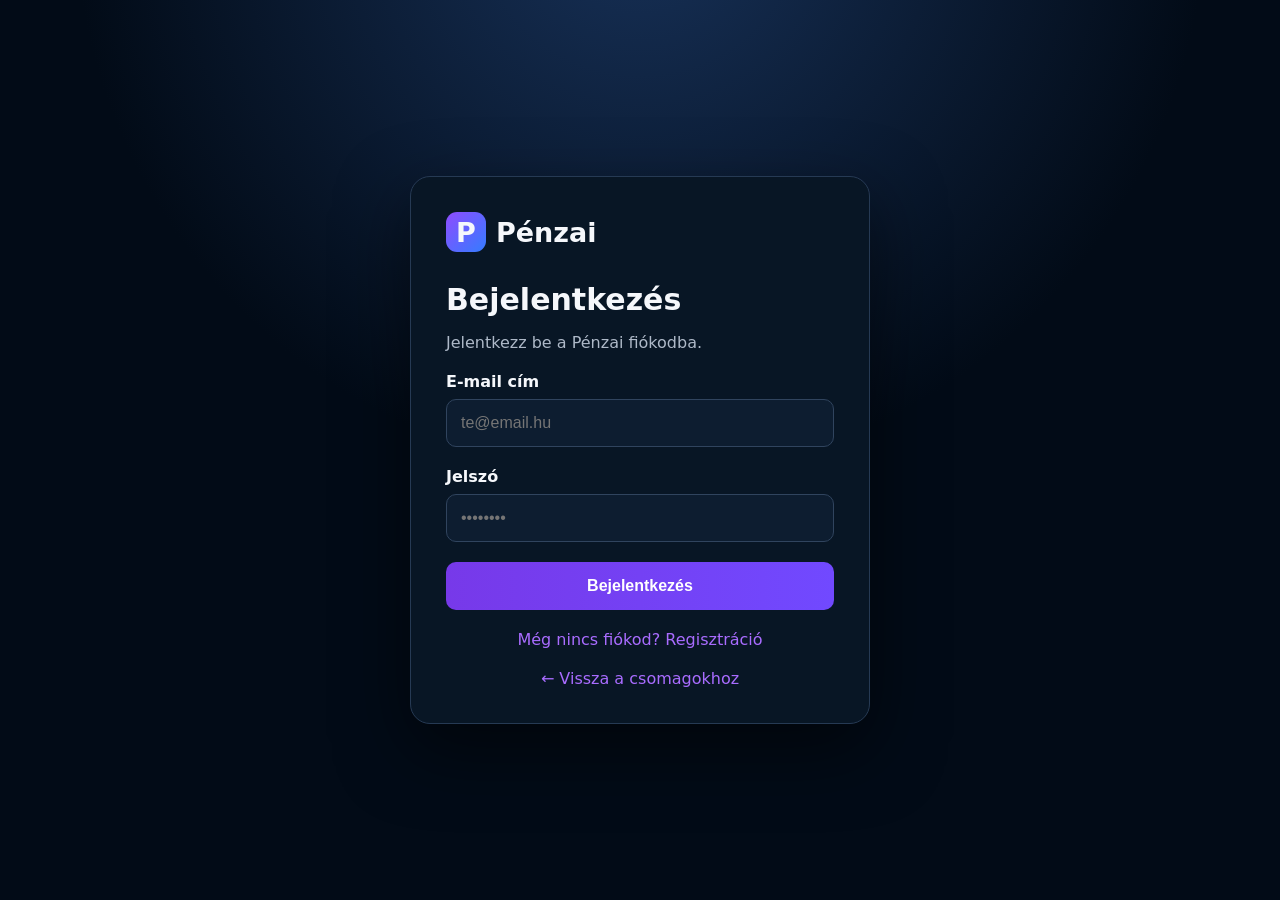
==== bejelentkezes.html @ 9d45a835 "Add files via upload" ====
<!doctype html><html lang="hu"><head><meta charset="utf-8"><meta name="viewport" content="width=device-width,initial-scale=1"><title>Pénzai – Bejelentkezés</title><link rel="stylesheet" href="auth.css"></head><body><main class="box"><a class="logo" href="index.html"><span class="mark">P</span>Pénzai</a><h1>Bejelentkezés</h1><p>Jelentkezz be a Pénzai fiókodba.</p><form onsubmit="login(event)"><div class="field"><label>E-mail cím</label><input id="email" type="email" required placeholder="te@email.hu"></div><div class="field"><label>Jelszó</label><input id="password" type="password" required placeholder="••••••••"></div><button class="btn">Bejelentkezés</button></form><div id="msg" class="notice" style="display:none"></div><a class="back" href="regisztracio.html">Még nincs fiókod? Regisztráció</a><a class="back" href="index.html">← Vissza a csomagokhoz</a></main><script>function login(e){e.preventDefault();document.getElementById('msg').style.display='block';document.getElementById('msg').textContent='A felület elkészült. A valódi fiók- és jelszókezeléshez szerveroldali hitelesítés szükséges.'}</script></body></html>
---- auth.css ----
*{box-sizing:border-box}body{margin:0;min-height:100vh;background:radial-gradient(circle at 50% -10%,#173158,#020b17 48%);color:#f5f7fb;font-family:Inter,system-ui,sans-serif;display:grid;place-items:center;padding:20px}a{text-decoration:none;color:inherit}.box{width:min(460px,100%);background:#081625;border:1px solid #263a54;border-radius:20px;padding:35px;box-shadow:0 25px 70px #0008}.logo{display:flex;align-items:center;gap:10px;font-size:27px;font-weight:800;margin-bottom:30px}.mark{display:grid;place-items:center;width:40px;height:40px;border-radius:11px;background:linear-gradient(135deg,#8f4cff,#347cff)}h1{font-size:30px;margin:0 0 8px}p{color:#aeb9c8}.field{margin:20px 0}.field label{display:block;margin-bottom:8px;font-weight:700}.field input{width:100%;padding:14px;border:1px solid #30445e;border-radius:10px;background:#0d1d30;color:white;font-size:16px}.btn{width:100%;border:0;border-radius:10px;padding:15px;background:linear-gradient(90deg,#7739e9,#7149ff);color:white;font-size:16px;font-weight:800;cursor:pointer}.back{display:block;text-align:center;margin-top:20px;color:#a96cff}.notice{padding:12px;border-radius:10px;background:#10253b;color:#bcd0e6;font-size:14px;margin:18px 0}
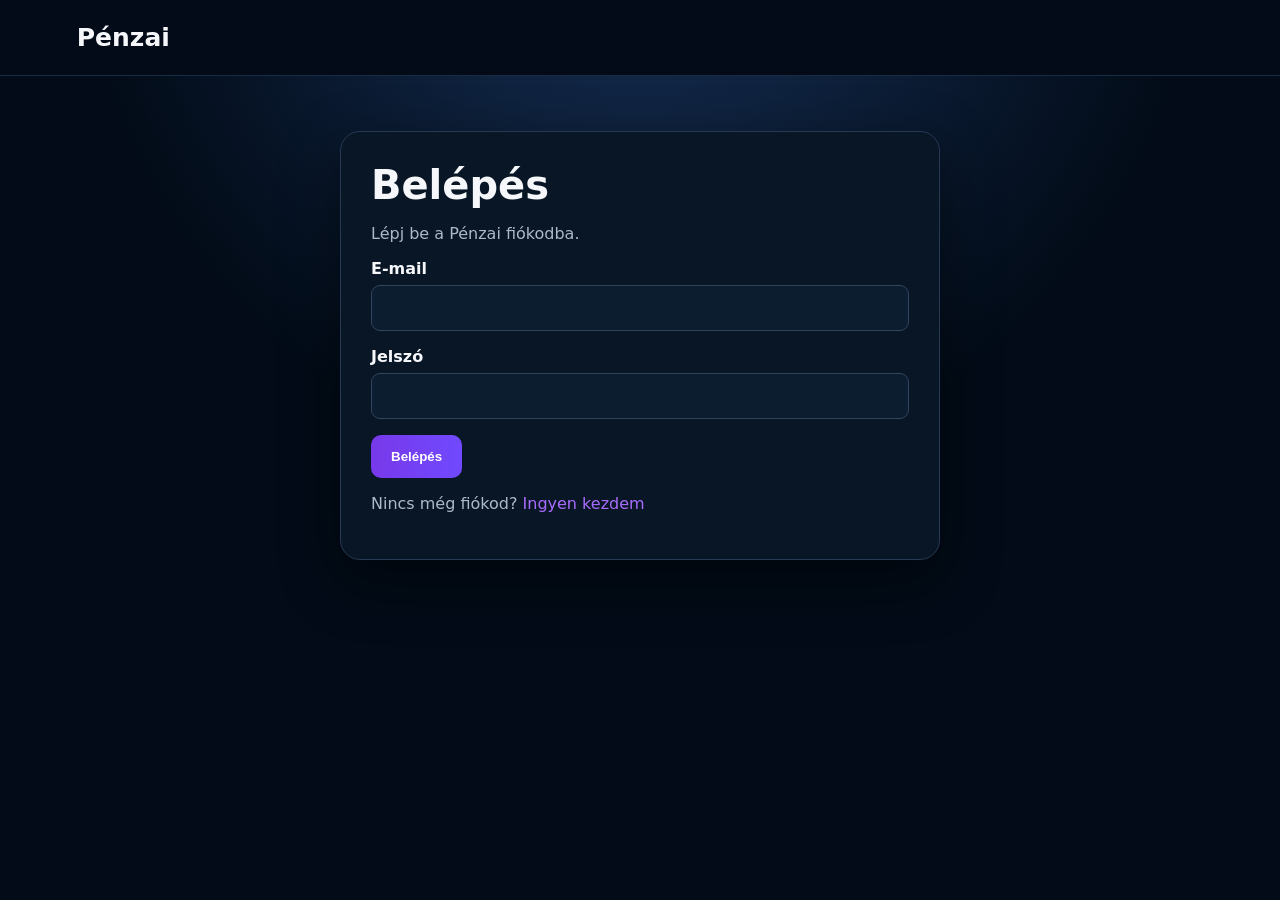
==== commit d34ede9a: "Add files via upload" ====
--- a/bejelentkezes.html
+++ b/bejelentkezes.html
@@ -1 +1,4 @@
-<!doctype html><html lang="hu"><head><meta charset="utf-8"><meta name="viewport" content="width=device-width,initial-scale=1"><title>Pénzai – Bejelentkezés</title><link rel="stylesheet" href="auth.css"></head><body><main class="box"><a class="logo" href="index.html"><span class="mark">P</span>Pénzai</a><h1>Bejelentkezés</h1><p>Jelentkezz be a Pénzai fiókodba.</p><form onsubmit="login(event)"><div class="field"><label>E-mail cím</label><input id="email" type="email" required placeholder="te@email.hu"></div><div class="field"><label>Jelszó</label><input id="password" type="password" required placeholder="••••••••"></div><button class="btn">Bejelentkezés</button></form><div id="msg" class="notice" style="display:none"></div><a class="back" href="regisztracio.html">Még nincs fiókod? Regisztráció</a><a class="back" href="index.html">← Vissza a csomagokhoz</a></main><script>function login(e){e.preventDefault();document.getElementById('msg').style.display='block';document.getElementById('msg').textContent='A felület elkészült. A valódi fiók- és jelszókezeléshez szerveroldali hitelesítés szükséges.'}</script></body></html>+<!doctype html><html lang="hu"><head><meta charset="utf-8"><meta name="viewport" content="width=device-width,initial-scale=1"><title>Pénzai – Belépés</title><link rel="stylesheet" href="fiók.css"></head><body><header class="nav"><a class="logo" href="index.html">Pénzai</a></header><main class="wrap"><div class="panel" style="max-width:600px;margin:auto"><h1>Belépés</h1><p class="muted">Lépj be a Pénzai fiókodba.</p><form id="form"><div class="field"><label>E-mail</label><input id="email" type="email" required></div><div class="field"><label>Jelszó</label><input id="password" type="password" required></div><button class="btn">Belépés</button></form><div id="msg" class="notice" style="display:none"></div><p class="muted">Nincs még fiókod? <a href="ingyen.html" style="color:#a96cff">Ingyen kezdem</a></p></div></main><script>
+form.addEventListener('submit',function(e){e.preventDefault();const u=JSON.parse(localStorage.getItem('penzaiUser')||'null');
+if(u&&u.email===email.value.trim().toLowerCase()&&u.password===password.value){localStorage.setItem('penzaiLoggedIn','1');location.href='fiok.html'}else{msg.style.display='block';msg.className='notice error';msg.textContent='Hibás e-mail vagy jelszó.'}});
+</script></body></html>
--- a/fiók.css
+++ b/fiók.css
@@ -0,0 +1 @@
+*{box-sizing:border-box}body{margin:0;min-height:100vh;background:radial-gradient(circle at 50% -10%,#173158,#020b17 48%);color:#f5f7fb;font-family:Inter,system-ui,sans-serif}a{text-decoration:none;color:inherit}.nav{height:76px;border-bottom:1px solid #1a2a40;display:flex;align-items:center;padding:0 6%;background:#020b17}.logo{font-size:25px;font-weight:800}.wrap{width:min(1050px,92%);margin:55px auto}.panel{background:#081625;border:1px solid #263a54;border-radius:20px;padding:30px;box-shadow:0 20px 60px #0007}.grid{display:grid;grid-template-columns:1.3fr .7fr;gap:25px}h1{font-size:40px;margin:0 0 10px}h2{margin-top:0}.muted{color:#aeb9c8}.badge{display:inline-block;padding:7px 12px;border-radius:20px;background:#123c2a;color:#43e889;font-weight:800;font-size:13px}.btn{display:inline-block;border:0;border-radius:10px;padding:14px 20px;background:linear-gradient(90deg,#7739e9,#7149ff);color:white;font-weight:800;cursor:pointer}.card{padding:20px;border:1px solid #263a54;border-radius:15px;background:#0b1a2b}.field{margin:16px 0}.field label{display:block;margin-bottom:7px;font-weight:700}.field input{width:100%;padding:13px;border:1px solid #30445e;border-radius:9px;background:#0d1d30;color:#fff;font-size:16px}.notice{padding:13px;border-radius:10px;background:#10253b;color:#bdd0e5;margin:15px 0}.error{color:#ff9b9b}.success{color:#78efa5}@media(max-width:750px){.grid{grid-template-columns:1fr}.wrap{margin:30px auto}h1{font-size:32px}}
